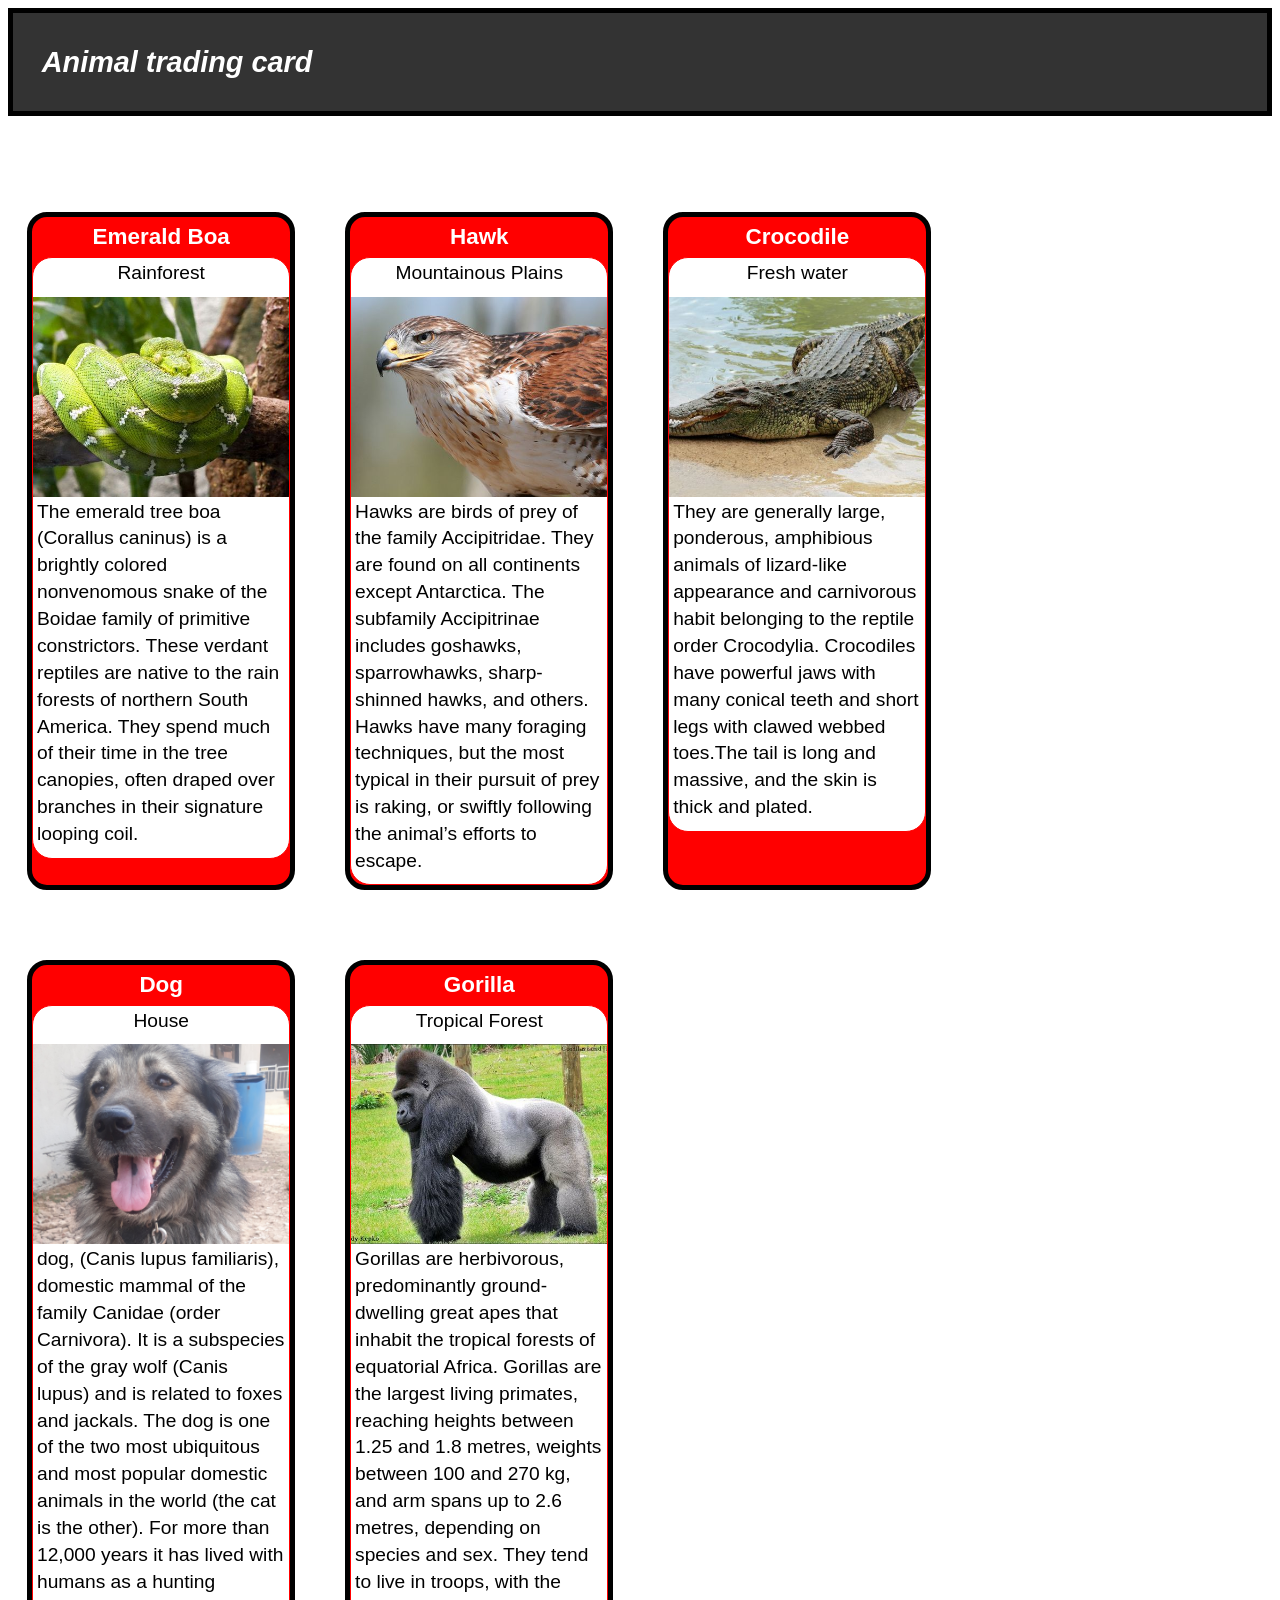
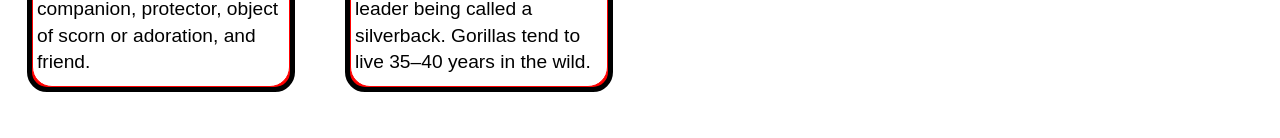
==== index.html @ 2cabc2ca "renamed html and css files" ====
<!DOCTYPE html>
<html>
<head>
  <meta charset="utf-8">
  <meta name="viewport" content="width=device-width, initial-scale=1">
  <title>media query test</title>
  <link rel="stylesheet" type="text/css" href="trading-cards.css">
</head>
<body>
<header>
  <div class="title">Animal trading card</div>
</header>

<main>
<article>

<ul class="cards">
  <li>
    <h3>Emerald Boa</h3>
    <div class="inner">
      <p>Rainforest</p>
      <img src="images/boa.jpg" alt="An emerald boa">
      <p>The emerald tree boa (Corallus caninus) is a brightly colored nonvenomous snake of the Boidae family of primitive constrictors. These verdant reptiles are native to the rain forests of northern South America. They spend much of their time in the tree canopies, often draped over branches in their signature looping coil.</p>
    </div>
  </li>
  <li>
    <h3>Hawk</h3>
    <div class="inner">
      <p>Mountainous Plains</p>
      <img src="images/hawk.jpg" alt="A hawk">
      <p>Hawks are birds of prey of the family Accipitridae. They are found on all continents except Antarctica. The subfamily Accipitrinae includes goshawks, sparrowhawks, sharp-shinned hawks, and others.
      Hawks have many foraging techniques, but the most typical in their pursuit of prey is raking, or swiftly following the animal’s efforts to escape. </p>
    </div>
  </li>
 <li>
    <h3>Crocodile</h3>
    <div class="inner">
      <p>Fresh water</p>
      <img src="images/crocodile.jpg" alt="A crocodile">
      <p>They are generally large, ponderous, amphibious animals of lizard-like appearance and carnivorous habit belonging to the reptile order Crocodylia. Crocodiles have powerful jaws with many conical teeth and short legs with clawed webbed toes.The tail is long and massive, and the skin is thick and plated.</p>
    </div>
  </li>
  <li>
    <h3>Dog</h3>
    <div class="inner">
      <p>House</p>
      <img src="images/dog.jpg" alt="A good boy">
      <p>dog, (Canis lupus familiaris), domestic mammal of the family Canidae (order Carnivora). It is a subspecies of the gray wolf (Canis lupus) and is related to foxes and jackals. The dog is one of the two most ubiquitous and most popular domestic animals in the world (the cat is the other). For more than 12,000 years it has lived with humans as a hunting companion, protector, object of scorn or adoration, and friend.</p>
    </div>
  </li>
  <li>
    <h3>Gorilla</h3>
    <div class="inner">
      <p>Tropical Forest</p>
      <img src="images/gorilla.jpg" alt="A gorilla">
      <p>Gorillas are herbivorous, predominantly ground-dwelling great apes that inhabit the tropical forests of equatorial Africa.
      Gorillas are the largest living primates, reaching heights between 1.25 and 1.8 metres, weights between 100 and 270 kg, and arm spans up to 2.6 metres, depending on species and sex. They tend to live in troops, with the leader being called a silverback.
      Gorillas tend to live 35–40 years in the wild. </p>
    </div>
  </li>

</ul>
</article>
</main>

</body>
</html>
---- trading-cards.css ----
* {
  box-sizing: border-box;
}

html {
  font: 1.2em/1.4 Arial, Helvetica, sans-serif;
}

body {
  padding: 0 0 1em;
}

header {
  background-color: #333;
  color: #fff;
  border: 5px solid #000;
  margin-bottom: 5em;
}

header ul {
  list-style: none;
  margin: 0;
  padding: 0;
}

header a {
  color: #fff;
  text-decoration: none;
  display: block;
  padding: 0.5em 1em;
  border-top: 1px solid #999;
}

header .title {
  font-size: 150%;
  font-style: italic;
  font-weight: bold;
  padding: 1em;
}

main {
  padding: 0 1em;
}

.cards {
  list-style: none;
  margin: 0;
  padding: 0;
}

.cards li {
  border: 5px solid #000;
  border-radius: 20px;
  margin-bottom: 1em;
  background-color: red;
}

.cards h3 {
  color: #fff;
  margin: 0;
  padding: 0.2em 0;
  display: table;
  margin: 0 auto;
  }

.cards .inner {
  background-color: white;
  border: 1px solid red;
  border-radius: 20px;
}

p {
  padding: 0.1em 0.2em 0.5em 0.2em;
  display: table;
  margin: 0 auto;

}


.cards {
  grid-template-columns: repeat(auto-fill, minmax(250px, 1fr));
  display: grid;
  gap: 50px;
}

img {
  width: 100%;
  height: 200px;
  object-fit: cover;
  display: block;
}

@media screen and (min-width: 45em) {
header a {
  margin: 1em;
  border: 3px solid whitesmoke;
  text-align: center;
}

  }

@media screen and (min-width: 70em) {
main {
  display: grid;
  grid-template-columns: 3fr 1fr;
  column-gap: 20px;
}

header,
nav ul {
  display: flex;
}

.title, 
nav li {
  flex: 1; 
}

header {
  align-items: center;
}

header a {
  border: 0;
}

aside {
  margin-top: 0.5em;
}

 }
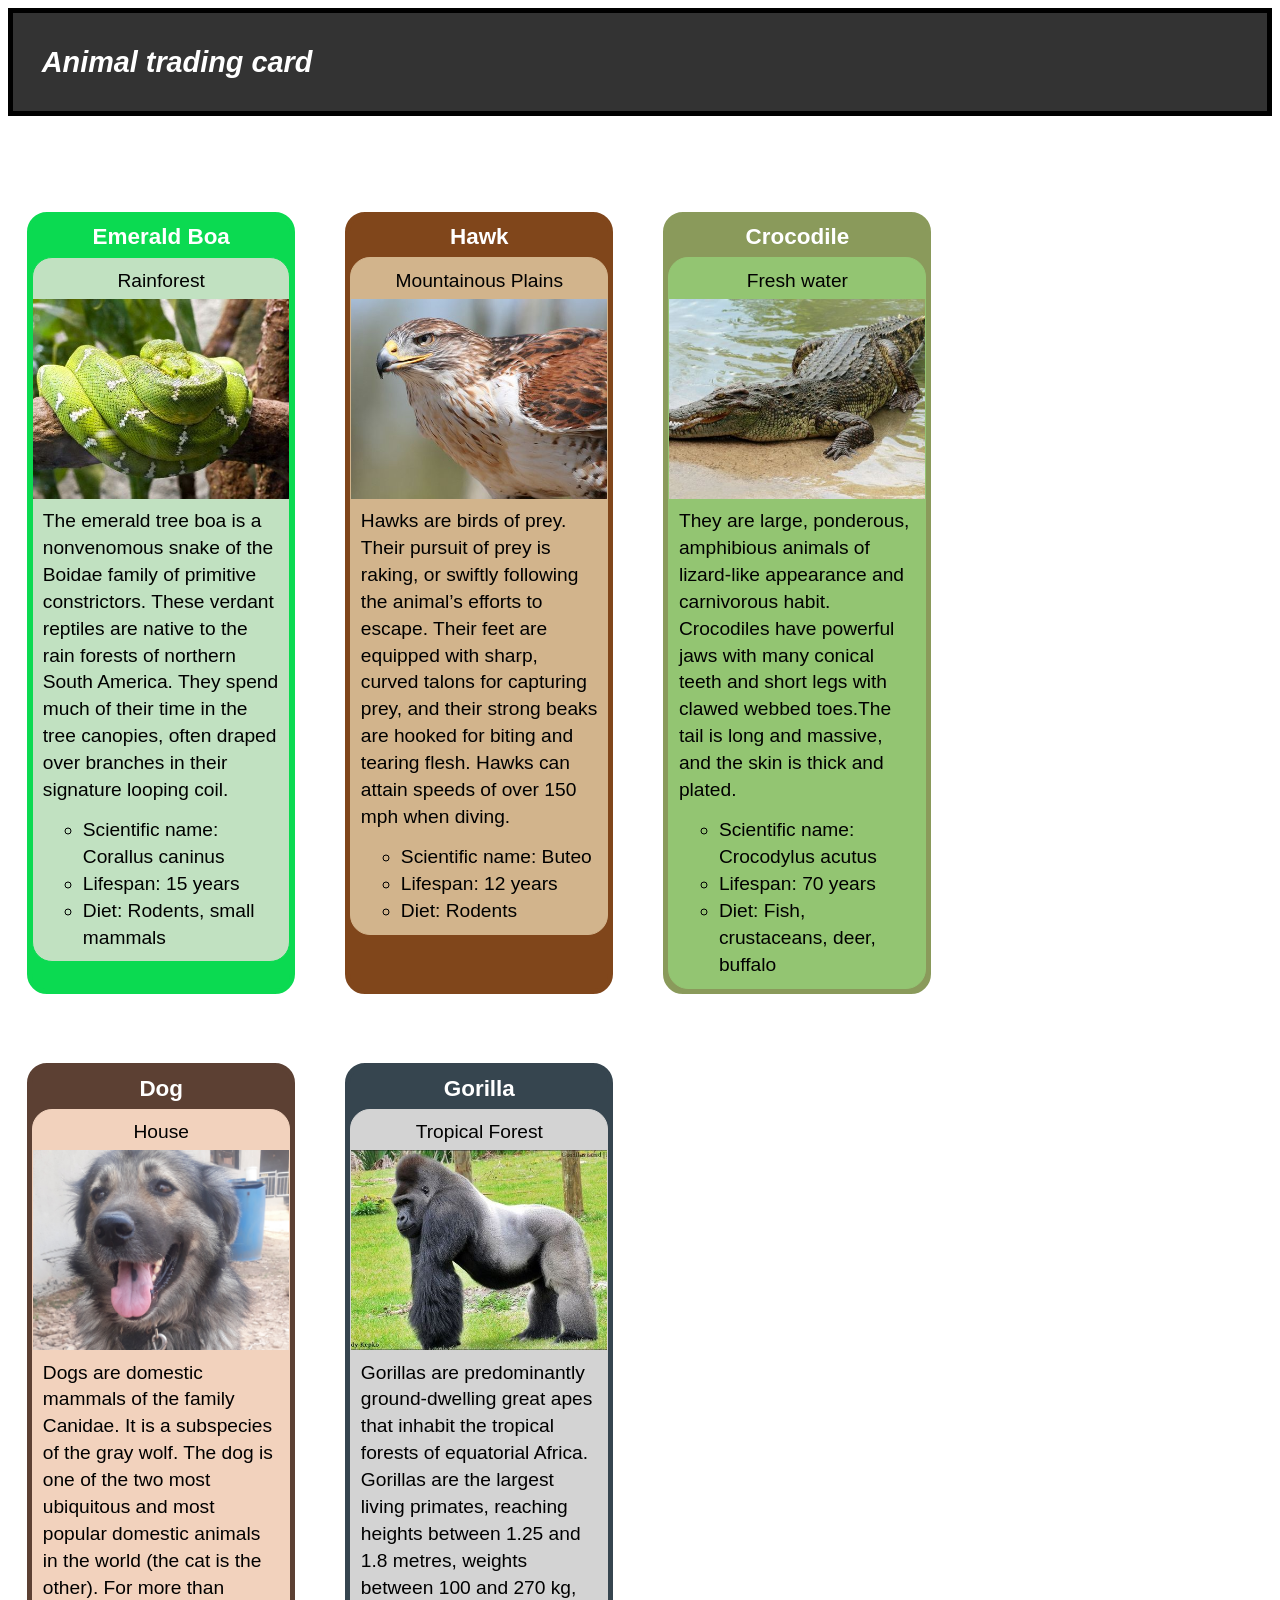
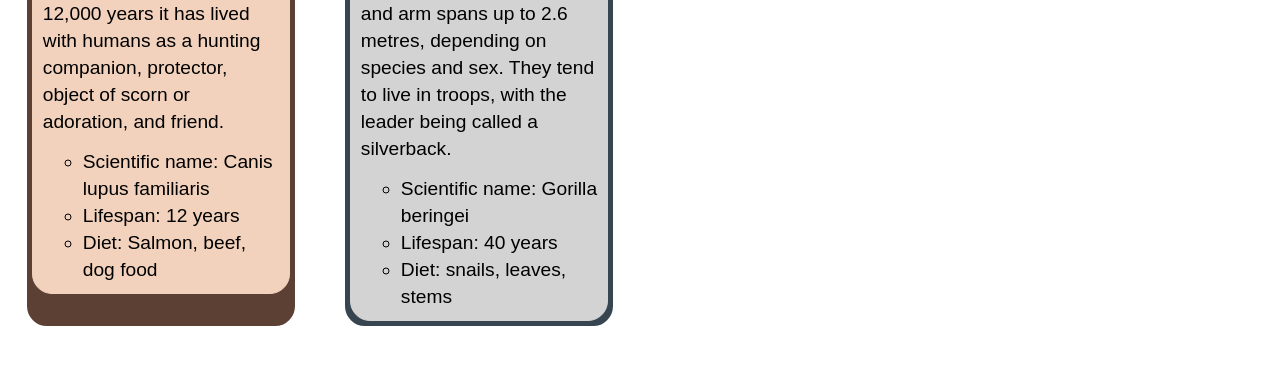
==== commit c460870a: "changed colors and added more info" ====
--- a/index.html
+++ b/index.html
@@ -3,8 +3,8 @@
 <head>
   <meta charset="utf-8">
   <meta name="viewport" content="width=device-width, initial-scale=1">
-  <title>media query test</title>
-  <link rel="stylesheet" type="text/css" href="trading-cards.css">
+  <title>Animal trading card</title>
+  <link rel="stylesheet" type="text/css" href="index.css">
 </head>
 <body>
 <header>
@@ -15,47 +15,71 @@
 <article>
 
 <ul class="cards">
-  <li>
+  <li class="outter snake">
     <h3>Emerald Boa</h3>
-    <div class="inner">
+    <div class="inner boa">
       <p>Rainforest</p>
       <img src="images/boa.jpg" alt="An emerald boa">
-      <p>The emerald tree boa (Corallus caninus) is a brightly colored nonvenomous snake of the Boidae family of primitive constrictors. These verdant reptiles are native to the rain forests of northern South America. They spend much of their time in the tree canopies, often draped over branches in their signature looping coil.</p>
+      <p>The emerald tree boa is a nonvenomous snake of the Boidae family of primitive constrictors. These verdant reptiles are native to the rain forests of northern South America. They spend much of their time in the tree canopies, often draped over branches in their signature looping coil.</p>
+      <ul class="facts">
+        <li>Scientific name: Corallus caninus</li>
+        <li>Lifespan: 15 years</li>
+        <li>Diet: Rodents, small mammals</li>
+      </ul>
     </div>
   </li>
-  <li>
+  <li class="outter bird">
     <h3>Hawk</h3>
-    <div class="inner">
+    <div class="inner hawk">
       <p>Mountainous Plains</p>
       <img src="images/hawk.jpg" alt="A hawk">
-      <p>Hawks are birds of prey of the family Accipitridae. They are found on all continents except Antarctica. The subfamily Accipitrinae includes goshawks, sparrowhawks, sharp-shinned hawks, and others.
-      Hawks have many foraging techniques, but the most typical in their pursuit of prey is raking, or swiftly following the animal’s efforts to escape. </p>
+      <p>Hawks are birds of prey. Their pursuit of prey is raking, or swiftly following the animal’s efforts to escape.
+      Their feet are equipped with sharp, curved talons for capturing prey, and their strong beaks are hooked for biting and tearing flesh. Hawks can attain speeds of over 150 mph when diving.</p>
+      <ul class="facts">
+        <li>Scientific name: Buteo</li>
+        <li>Lifespan: 12 years</li>
+        <li>Diet: Rodents</li>
+      </ul>
     </div>
   </li>
- <li>
+ <li class="outter reptile">
     <h3>Crocodile</h3>
-    <div class="inner">
+    <div class="inner crocodile">
       <p>Fresh water</p>
       <img src="images/crocodile.jpg" alt="A crocodile">
-      <p>They are generally large, ponderous, amphibious animals of lizard-like appearance and carnivorous habit belonging to the reptile order Crocodylia. Crocodiles have powerful jaws with many conical teeth and short legs with clawed webbed toes.The tail is long and massive, and the skin is thick and plated.</p>
+      <p>They are large, ponderous, amphibious animals of lizard-like appearance and carnivorous habit. Crocodiles have powerful jaws with many conical teeth and short legs with clawed webbed toes.The tail is long and massive, and the skin is thick and plated.</p>
+      <ul class="facts">
+        <li>Scientific name: Crocodylus acutus</li>
+        <li>Lifespan: 70 years</li>
+        <li>Diet: Fish, crustaceans, deer, buffalo</li>
+      </ul>
     </div>
   </li>
-  <li>
+  <li class="outter dog">
     <h3>Dog</h3>
-    <div class="inner">
+    <div class="inner theo">
       <p>House</p>
       <img src="images/dog.jpg" alt="A good boy">
-      <p>dog, (Canis lupus familiaris), domestic mammal of the family Canidae (order Carnivora). It is a subspecies of the gray wolf (Canis lupus) and is related to foxes and jackals. The dog is one of the two most ubiquitous and most popular domestic animals in the world (the cat is the other). For more than 12,000 years it has lived with humans as a hunting companion, protector, object of scorn or adoration, and friend.</p>
+      <p>Dogs are domestic mammals of the family Canidae. It is a subspecies of the gray wolf. The dog is one of the two most ubiquitous and most popular domestic animals in the world (the cat is the other). For more than 12,000 years it has lived with humans as a hunting companion, protector, object of scorn or adoration, and friend.</p>
+      <ul class="facts">
+        <li>Scientific name: Canis lupus familiaris</li>
+        <li>Lifespan: 12 years</li>
+        <li>Diet: Salmon, beef, dog food</li>
+      </ul>
     </div>
   </li>
-  <li>
+  <li class="outter ape">
     <h3>Gorilla</h3>
-    <div class="inner">
+    <div class="inner gorilla">
       <p>Tropical Forest</p>
       <img src="images/gorilla.jpg" alt="A gorilla">
-      <p>Gorillas are herbivorous, predominantly ground-dwelling great apes that inhabit the tropical forests of equatorial Africa.
-      Gorillas are the largest living primates, reaching heights between 1.25 and 1.8 metres, weights between 100 and 270 kg, and arm spans up to 2.6 metres, depending on species and sex. They tend to live in troops, with the leader being called a silverback.
-      Gorillas tend to live 35–40 years in the wild. </p>
+      <p>Gorillas are predominantly ground-dwelling great apes that inhabit the tropical forests of equatorial Africa.
+      Gorillas are the largest living primates, reaching heights between 1.25 and 1.8 metres, weights between 100 and 270 kg, and arm spans up to 2.6 metres, depending on species and sex. They tend to live in troops, with the leader being called a silverback.</p>
+      <ul class="facts">
+        <li>Scientific name: Gorilla beringei</li>
+        <li>Lifespan: 40 years</li>
+        <li>Diet: snails, leaves, stems</li>
+      </ul>
     </div>
   </li>
 
--- a/index.css
+++ b/index.css
@@ -0,0 +1,180 @@
+* {
+  box-sizing: border-box;
+}
+
+html {
+  font: 1.2em/1.4 Arial, Helvetica, sans-serif;
+}
+
+body {
+  padding: 0 0 1em;
+}
+
+header {
+  background-color: #333;
+  color: #fff;
+  border: 5px solid #000;
+  margin-bottom: 5em;
+}
+
+header ul {
+  list-style: none;
+  margin: 0;
+  padding: 0;
+}
+
+header a {
+  color: #fff;
+  text-decoration: none;
+  display: block;
+  padding: 0.5em 1em;
+  border-top: 1px solid #999;
+}
+
+header .title {
+  font-size: 150%;
+  font-style: italic;
+  font-weight: bold;
+  padding: 1em;
+}
+
+main {
+  padding: 0 1em;
+}
+
+.cards {
+  list-style: none;
+  margin: 0;
+  padding: 0;
+}
+
+.outter {
+  border-radius: 20px;
+  margin-bottom: 1em;
+}
+
+.snake {
+  border: 5px solid #0BDA51;
+  background-color: #0BDA51;
+}
+
+.bird {
+  border: 5px solid #80461B;
+  background-color: #80461B;
+}
+
+.reptile {
+  border: 5px solid #8A9A5B;
+  background-color: #8A9A5B;
+}
+
+.dog {
+  border: 5px solid #5C4033;
+  background-color: #5C4033;
+}
+
+.ape {
+  border: 5px solid #36454F;
+  background-color: #36454F;
+}
+
+.cards h3 {
+  color: #fff;
+  margin: 0;
+  padding: 0.2em 0;
+  display: table;
+  margin: 0 auto;
+  }
+
+.inner {
+  border-radius: 20px;
+}
+
+.boa {
+  background-color: #C1E1C1;
+  border: 1px solid #0BDA51;
+}
+
+.hawk {
+  background-color: #D2B48C;
+  border: 1px solid #D2B48C;
+}
+
+.crocodile {
+  background-color: #93C572;
+  border: 1px solid #93C572;
+}
+
+.theo {
+  background-color: #F2D2BD;
+  border: 1px solid #F2D2BD;
+}
+
+.gorilla {
+  background-color: #D3D3D3;
+  border: 1px solid #D3D3D3;
+}
+
+p {
+  padding: 0.5em 0.5em 0.2em 0.5em;
+  display: table;
+  margin: 0 auto;
+}
+
+div ul {
+    margin: 0.5em 0.5em 0.5em 0.5em;
+}
+
+
+.cards {
+  grid-template-columns: repeat(auto-fill, minmax(250px, 1fr));
+  display: grid;
+  gap: 50px;
+}
+
+img {
+  width: 100%;
+  height: 200px;
+  object-fit: cover;
+  display: block;
+}
+
+@media screen and (min-width: 45em) {
+header a {
+  margin: 1em;
+  border: 3px solid whitesmoke;
+  text-align: center;
+}
+
+  }
+
+@media screen and (min-width: 70em) {
+main {
+  display: grid;
+  grid-template-columns: 3fr 1fr;
+  column-gap: 20px;
+}
+
+header,
+nav ul {
+  display: flex;
+}
+
+.title, 
+nav li {
+  flex: 1; 
+}
+
+header {
+  align-items: center;
+}
+
+header a {
+  border: 0;
+}
+
+aside {
+  margin-top: 0.5em;
+}
+
+ }
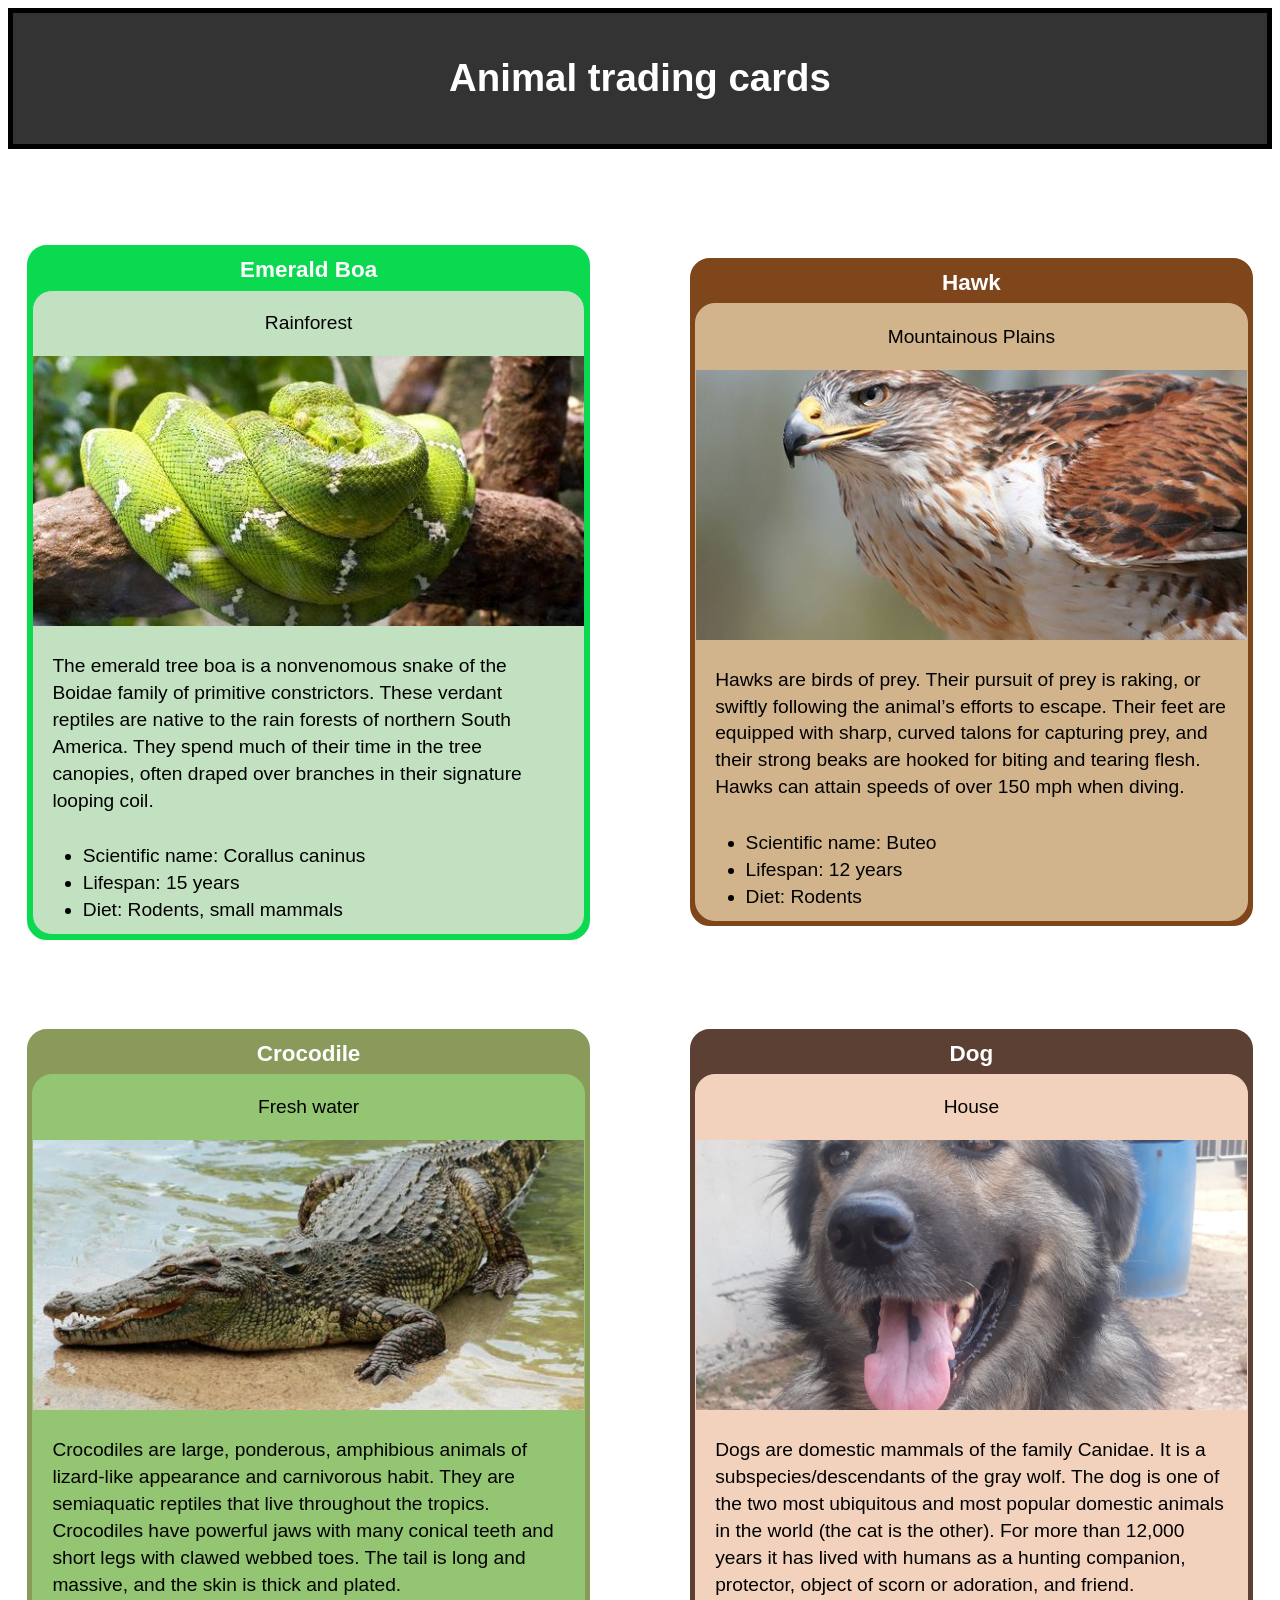
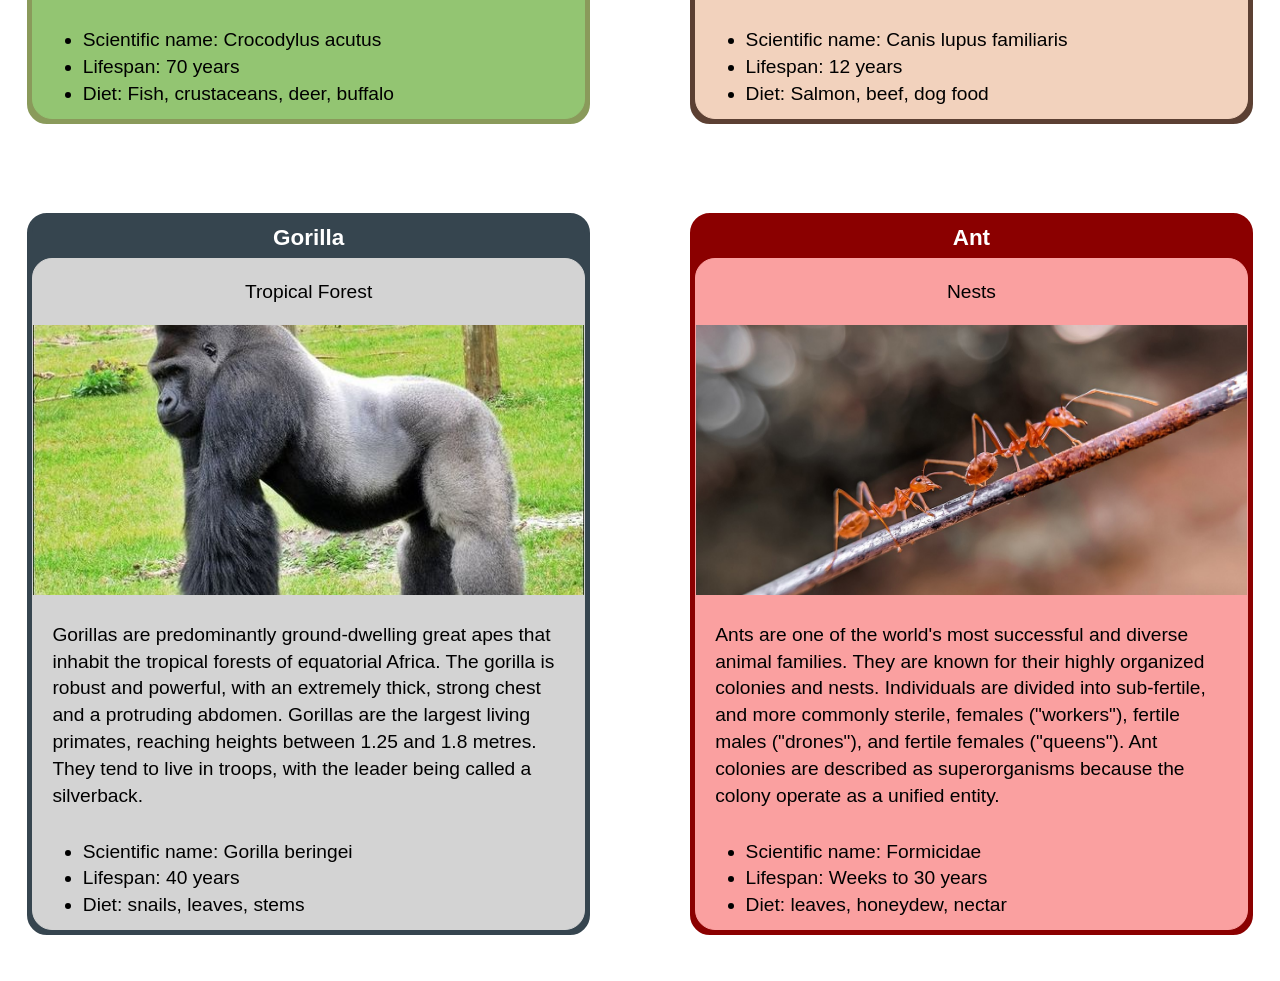
==== commit a136ed69: "added another card and centered div" ====
--- a/index.html
+++ b/index.html
@@ -3,88 +3,106 @@
 <head>
   <meta charset="utf-8">
   <meta name="viewport" content="width=device-width, initial-scale=1">
-  <title>Animal trading card</title>
+  <title>Animal trading cards</title>
   <link rel="stylesheet" type="text/css" href="index.css">
+  <link 
+      href="https://fonts.googleapis.com/css2?family=Libre+Baskerville:wght@400;700&display=swap" 
+      rel="stylesheet"
+    />
 </head>
 <body>
 <header>
-  <div class="title">Animal trading card</div>
+  <div class="title">Animal trading cards</div>
 </header>
 
-<main>
-<article>
+<main class="wrap">
+  <div class="cards">
+    <div class="outter snake">
+      <h3>Emerald Boa</h3>
+      <div class="inner boa">
+        <p>Rainforest</p>
+        <img src="images/boa.jpg" alt="An emerald boa">
+        <p>The emerald tree boa is a nonvenomous snake of the Boidae family of primitive constrictors. These verdant reptiles are native to the rain forests of northern South America. They spend much of their time in the tree canopies, often draped over branches in their signature looping coil.</p>
+        <ul class="facts">
+          <li>Scientific name: Corallus caninus</li>
+          <li>Lifespan: 15 years</li>
+          <li>Diet: Rodents, small mammals</li>
+        </ul>
+      </div>
+    </div>
+    <div class="outter bird">
+      <h3>Hawk</h3>
+      <div class="inner hawk">
+        <p>Mountainous Plains</p>
+        <img src="images/hawk.jpg" alt="A hawk">
+        <p>Hawks are birds of prey. Their pursuit of prey is raking, or swiftly following the animal’s efforts to escape.
+        Their feet are equipped with sharp, curved talons for capturing prey, and their strong beaks are hooked for biting and tearing flesh. Hawks can attain speeds of over 150 mph when diving.</p>
+        <ul class="facts">
+          <li>Scientific name: Buteo</li>
+          <li>Lifespan: 12 years</li>
+          <li>Diet: Rodents</li>
+        </ul>
+      </div>
+    </div>
+   <div class="outter reptile">
+      <h3>Crocodile</h3>
+      <div class="inner crocodile">
+        <p>Fresh water</p>
+        <img src="images/crocodile.jpg" alt="A crocodile">
+        <p>Crocodiles are large, ponderous, amphibious animals of lizard-like appearance and carnivorous habit. They are semiaquatic reptiles that live throughout the tropics.
+        Crocodiles have powerful jaws with many conical teeth and short legs with clawed webbed toes.
+        The tail is long and massive, and the skin is thick and plated.</p>
+        <ul class="facts">
+          <li>Scientific name: Crocodylus acutus</li>
+          <li>Lifespan: 70 years</li>
+          <li>Diet: Fish, crustaceans, deer, buffalo</li>
+        </ul>
+      </div>
+    </div>
+    <div class="outter dog">
+      <h3>Dog</h3>
+      <div class="inner theo">
+        <p>House</p>
+        <img src="images/dog.jpg" alt="A good boy">
+        <p>Dogs are domestic mammals of the family Canidae. It is a subspecies/descendants of the gray wolf.
+        The dog is one of the two most ubiquitous and most popular domestic animals in the world (the cat is the other).
+      For more than 12,000 years it has lived with humans as a hunting companion, protector, object of scorn or adoration, and friend.</p>
+        <ul class="facts">
+          <li>Scientific name: Canis lupus familiaris</li>
+          <li>Lifespan: 12 years</li>
+          <li>Diet: Salmon, beef, dog food</li>
+        </ul>
+      </div>
+    </div>
+    <div class="outter ape">
+      <h3>Gorilla</h3>
+      <div class="inner gorilla">
+        <p>Tropical Forest</p>
+        <img src="images/gorilla.jpg" alt="A gorilla">
+        <p>Gorillas are predominantly ground-dwelling great apes that inhabit the tropical forests of equatorial Africa. The gorilla is robust and powerful, with an extremely thick, strong chest and a protruding abdomen.
+        Gorillas are the largest living primates, reaching heights between 1.25 and 1.8 metres. They tend to live in troops, with the leader being called a silverback.</p>
+        <ul class="facts">
+          <li>Scientific name: Gorilla beringei</li>
+          <li>Lifespan: 40 years</li>
+          <li>Diet: snails, leaves, stems</li>
+        </ul>
+      </div>
+    </div>
+    <div class="outter ant">
+      <h3>Ant</h3>
+      <div class="inner weaver">
+        <p>Nests</p>
+        <img src="images/ant.jpg" alt="A weaver ant">
+        <p>Ants are one of the world's most successful and diverse animal families. They are known for their highly organized colonies and nests. Individuals are divided into sub-fertile, and more commonly sterile, females ("workers"), fertile males ("drones"), and fertile females ("queens"). Ant colonies are described as superorganisms because the colony operate as a unified entity.</p>
+        <ul class="facts">
+          <li>Scientific name: Formicidae</li>
+          <li>Lifespan: Weeks to 30 years</li>
+          <li>Diet: leaves, honeydew, nectar</li>
+        </ul>
+      </div>
+    </div>
 
-<ul class="cards">
-  <li class="outter snake">
-    <h3>Emerald Boa</h3>
-    <div class="inner boa">
-      <p>Rainforest</p>
-      <img src="images/boa.jpg" alt="An emerald boa">
-      <p>The emerald tree boa is a nonvenomous snake of the Boidae family of primitive constrictors. These verdant reptiles are native to the rain forests of northern South America. They spend much of their time in the tree canopies, often draped over branches in their signature looping coil.</p>
-      <ul class="facts">
-        <li>Scientific name: Corallus caninus</li>
-        <li>Lifespan: 15 years</li>
-        <li>Diet: Rodents, small mammals</li>
-      </ul>
-    </div>
-  </li>
-  <li class="outter bird">
-    <h3>Hawk</h3>
-    <div class="inner hawk">
-      <p>Mountainous Plains</p>
-      <img src="images/hawk.jpg" alt="A hawk">
-      <p>Hawks are birds of prey. Their pursuit of prey is raking, or swiftly following the animal’s efforts to escape.
-      Their feet are equipped with sharp, curved talons for capturing prey, and their strong beaks are hooked for biting and tearing flesh. Hawks can attain speeds of over 150 mph when diving.</p>
-      <ul class="facts">
-        <li>Scientific name: Buteo</li>
-        <li>Lifespan: 12 years</li>
-        <li>Diet: Rodents</li>
-      </ul>
-    </div>
-  </li>
- <li class="outter reptile">
-    <h3>Crocodile</h3>
-    <div class="inner crocodile">
-      <p>Fresh water</p>
-      <img src="images/crocodile.jpg" alt="A crocodile">
-      <p>They are large, ponderous, amphibious animals of lizard-like appearance and carnivorous habit. Crocodiles have powerful jaws with many conical teeth and short legs with clawed webbed toes.The tail is long and massive, and the skin is thick and plated.</p>
-      <ul class="facts">
-        <li>Scientific name: Crocodylus acutus</li>
-        <li>Lifespan: 70 years</li>
-        <li>Diet: Fish, crustaceans, deer, buffalo</li>
-      </ul>
-    </div>
-  </li>
-  <li class="outter dog">
-    <h3>Dog</h3>
-    <div class="inner theo">
-      <p>House</p>
-      <img src="images/dog.jpg" alt="A good boy">
-      <p>Dogs are domestic mammals of the family Canidae. It is a subspecies of the gray wolf. The dog is one of the two most ubiquitous and most popular domestic animals in the world (the cat is the other). For more than 12,000 years it has lived with humans as a hunting companion, protector, object of scorn or adoration, and friend.</p>
-      <ul class="facts">
-        <li>Scientific name: Canis lupus familiaris</li>
-        <li>Lifespan: 12 years</li>
-        <li>Diet: Salmon, beef, dog food</li>
-      </ul>
-    </div>
-  </li>
-  <li class="outter ape">
-    <h3>Gorilla</h3>
-    <div class="inner gorilla">
-      <p>Tropical Forest</p>
-      <img src="images/gorilla.jpg" alt="A gorilla">
-      <p>Gorillas are predominantly ground-dwelling great apes that inhabit the tropical forests of equatorial Africa.
-      Gorillas are the largest living primates, reaching heights between 1.25 and 1.8 metres, weights between 100 and 270 kg, and arm spans up to 2.6 metres, depending on species and sex. They tend to live in troops, with the leader being called a silverback.</p>
-      <ul class="facts">
-        <li>Scientific name: Gorilla beringei</li>
-        <li>Lifespan: 40 years</li>
-        <li>Diet: snails, leaves, stems</li>
-      </ul>
-    </div>
-  </li>
-
-</ul>
-</article>
+  </div>
 </main>
 
 </body>
--- a/index.css
+++ b/index.css
@@ -3,7 +3,7 @@
 }
 
 html {
-  font: 1.2em/1.4 Arial, Helvetica, sans-serif;
+  font: 1.2em/1.4 "Libre", sans-serif;
 }
 
 body {
@@ -15,25 +15,11 @@
   color: #fff;
   border: 5px solid #000;
   margin-bottom: 5em;
-}
-
-header ul {
-  list-style: none;
-  margin: 0;
-  padding: 0;
-}
-
-header a {
-  color: #fff;
-  text-decoration: none;
-  display: block;
-  padding: 0.5em 1em;
-  border-top: 1px solid #999;
+  text-align: center;
 }
 
 header .title {
-  font-size: 150%;
-  font-style: italic;
+  font-size: 200%;
   font-weight: bold;
   padding: 1em;
 }
@@ -78,6 +64,12 @@
   background-color: #36454F;
 }
 
+.ant {
+  border: 5px solid #8B0000;
+  background-color: #8B0000;
+}
+
+
 .cards h3 {
   color: #fff;
   margin: 0;
@@ -88,6 +80,7 @@
 
 .inner {
   border-radius: 20px;
+  place-items: center;
 }
 
 .boa {
@@ -115,8 +108,13 @@
   border: 1px solid #D3D3D3;
 }
 
+.weaver {
+  background-color: #FAA0A0;
+  border: 1px solid #FAA0A0;
+}
+
 p {
-  padding: 0.5em 0.5em 0.2em 0.5em;
+  padding: 1em 1em 1em 1em;
   display: table;
   margin: 0 auto;
 }
@@ -127,16 +125,22 @@
 
 
 .cards {
-  grid-template-columns: repeat(auto-fill, minmax(250px, 1fr));
+  grid-template-columns: repeat(auto-fit, minmax(350px, 1fr));
   display: grid;
-  gap: 50px;
+  gap: 70px;
+  align-items: center;
+  justify-content: center;
 }
+
+.outter, .inner {
+  justify-content: center;
+}
+
 
 img {
   width: 100%;
-  height: 200px;
+  height: 270px;
   object-fit: cover;
-  display: block;
 }
 
 @media screen and (min-width: 45em) {
@@ -149,20 +153,12 @@
   }
 
 @media screen and (min-width: 70em) {
-main {
+.cards {
   display: grid;
-  grid-template-columns: 3fr 1fr;
-  column-gap: 20px;
-}
+  grid-template-columns: repeat(auto-fit, minmax(350px, 1fr));
+  column-gap: 100px;
+  justify-content: center;
 
-header,
-nav ul {
-  display: flex;
-}
-
-.title, 
-nav li {
-  flex: 1; 
 }
 
 header {
@@ -171,10 +167,4 @@
 
 header a {
   border: 0;
-}
-
-aside {
-  margin-top: 0.5em;
-}
-
- }+}
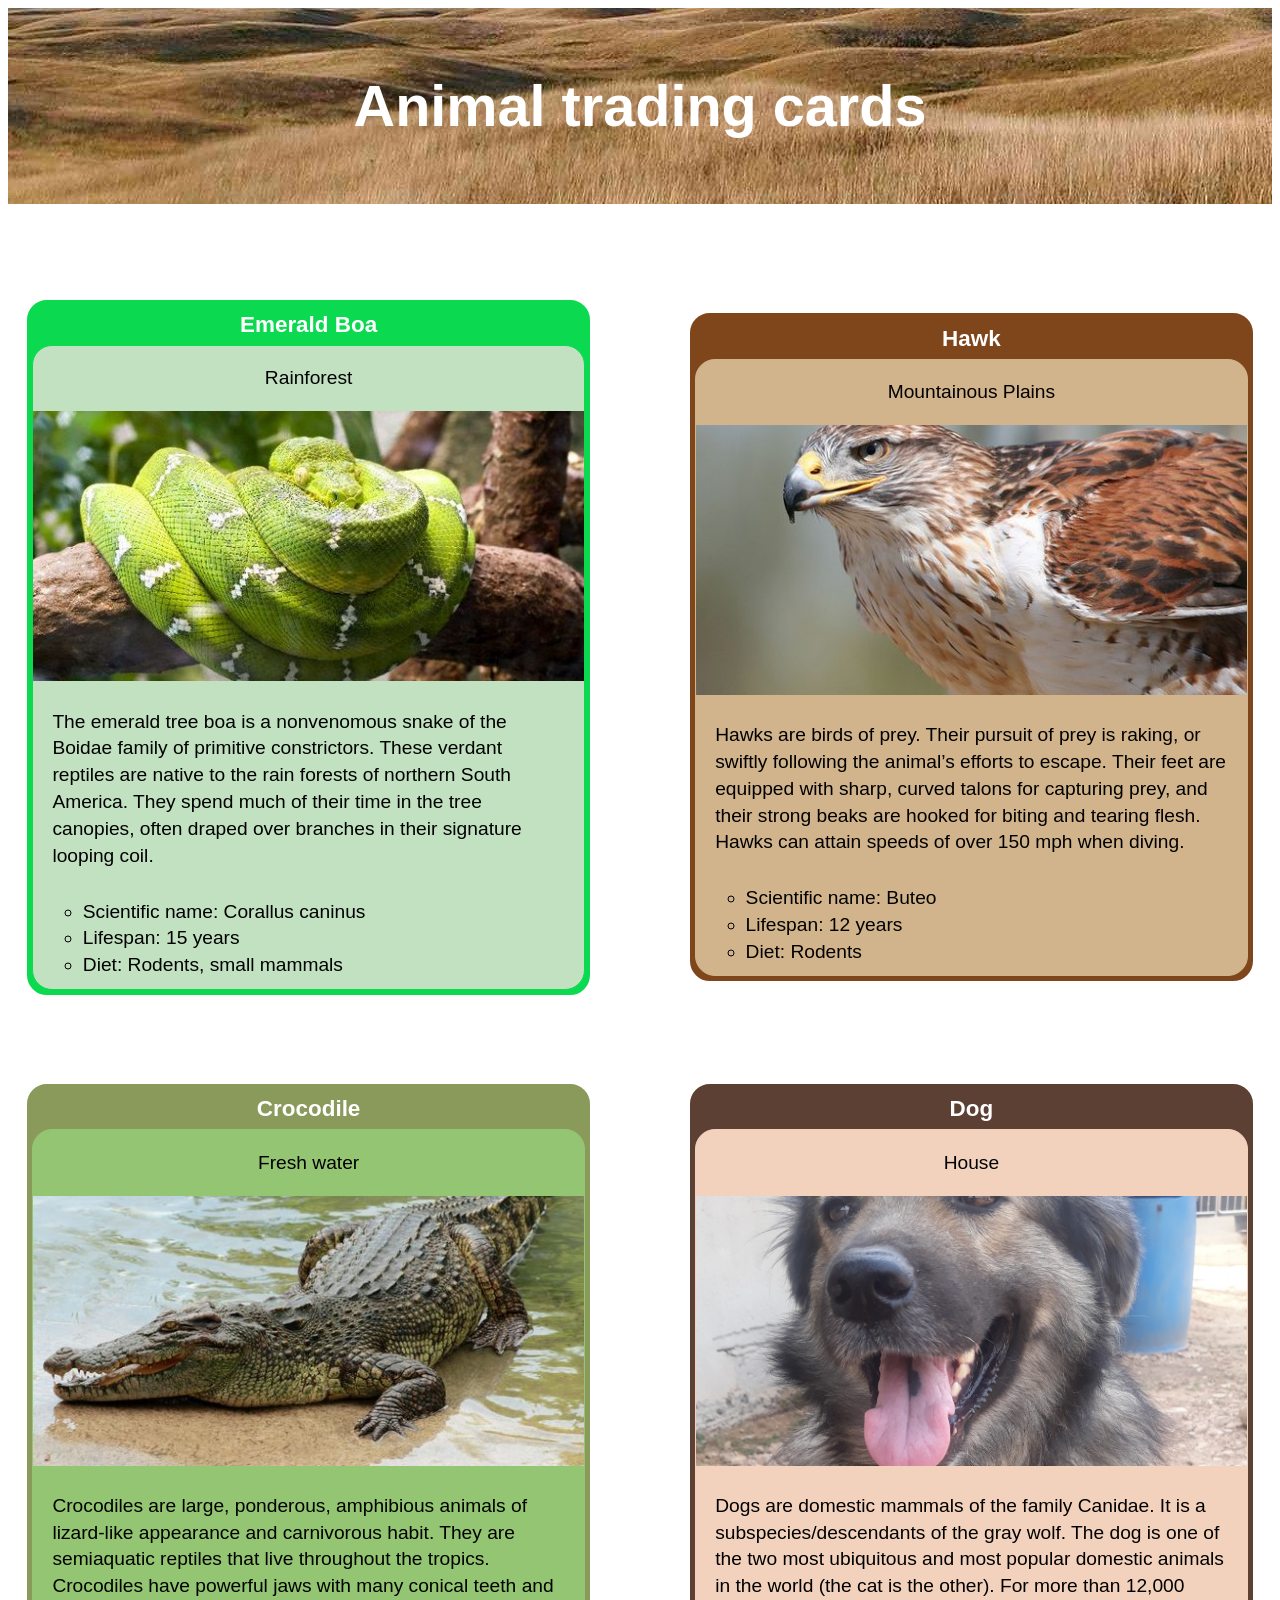
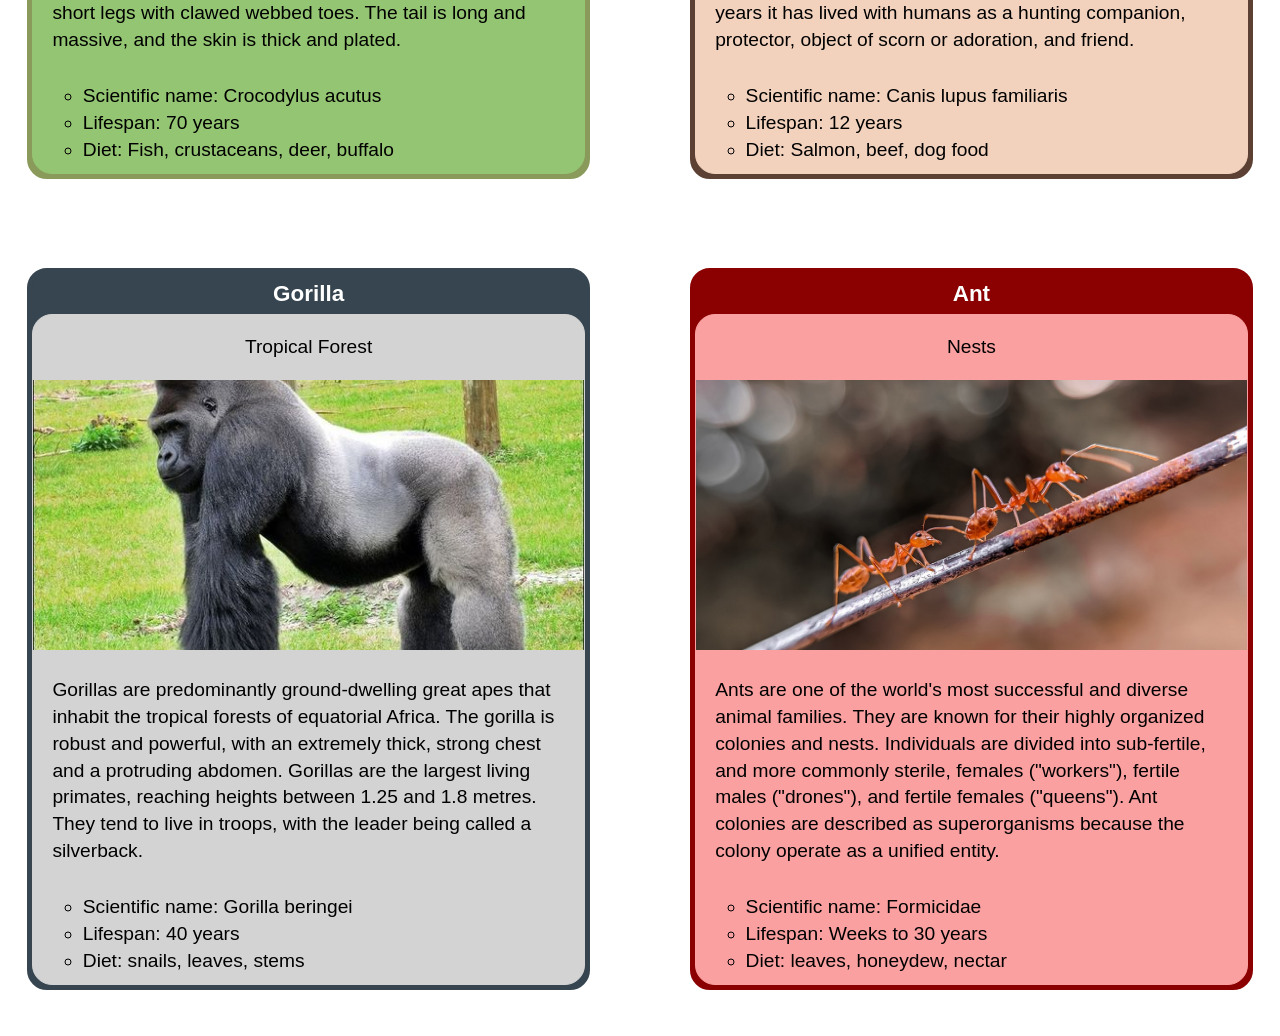
==== commit 7dd105b1: "added header image" ====
--- a/index.html
+++ b/index.html
@@ -15,8 +15,8 @@
   <div class="title">Animal trading cards</div>
 </header>
 
-<main class="wrap">
-  <div class="cards">
+<main>
+  <ul class="cards">
     <div class="outter snake">
       <h3>Emerald Boa</h3>
       <div class="inner boa">
--- a/index.css
+++ b/index.css
@@ -11,15 +11,15 @@
 }
 
 header {
-  background-color: #333;
+  background-image: url("images/header-img.jpg");
   color: #fff;
-  border: 5px solid #000;
   margin-bottom: 5em;
   text-align: center;
+  object-fit: cover;
 }
 
 header .title {
-  font-size: 200%;
+  font-size: 300%;
   font-weight: bold;
   padding: 1em;
 }
@@ -81,6 +81,7 @@
 .inner {
   border-radius: 20px;
   place-items: center;
+  border: 10px solid;
 }
 
 .boa {
@@ -129,13 +130,7 @@
   display: grid;
   gap: 70px;
   align-items: center;
-  justify-content: center;
 }
-
-.outter, .inner {
-  justify-content: center;
-}
-
 
 img {
   width: 100%;
@@ -163,8 +158,4 @@
 
 header {
   align-items: center;
-}
-
-header a {
-  border: 0;
 }
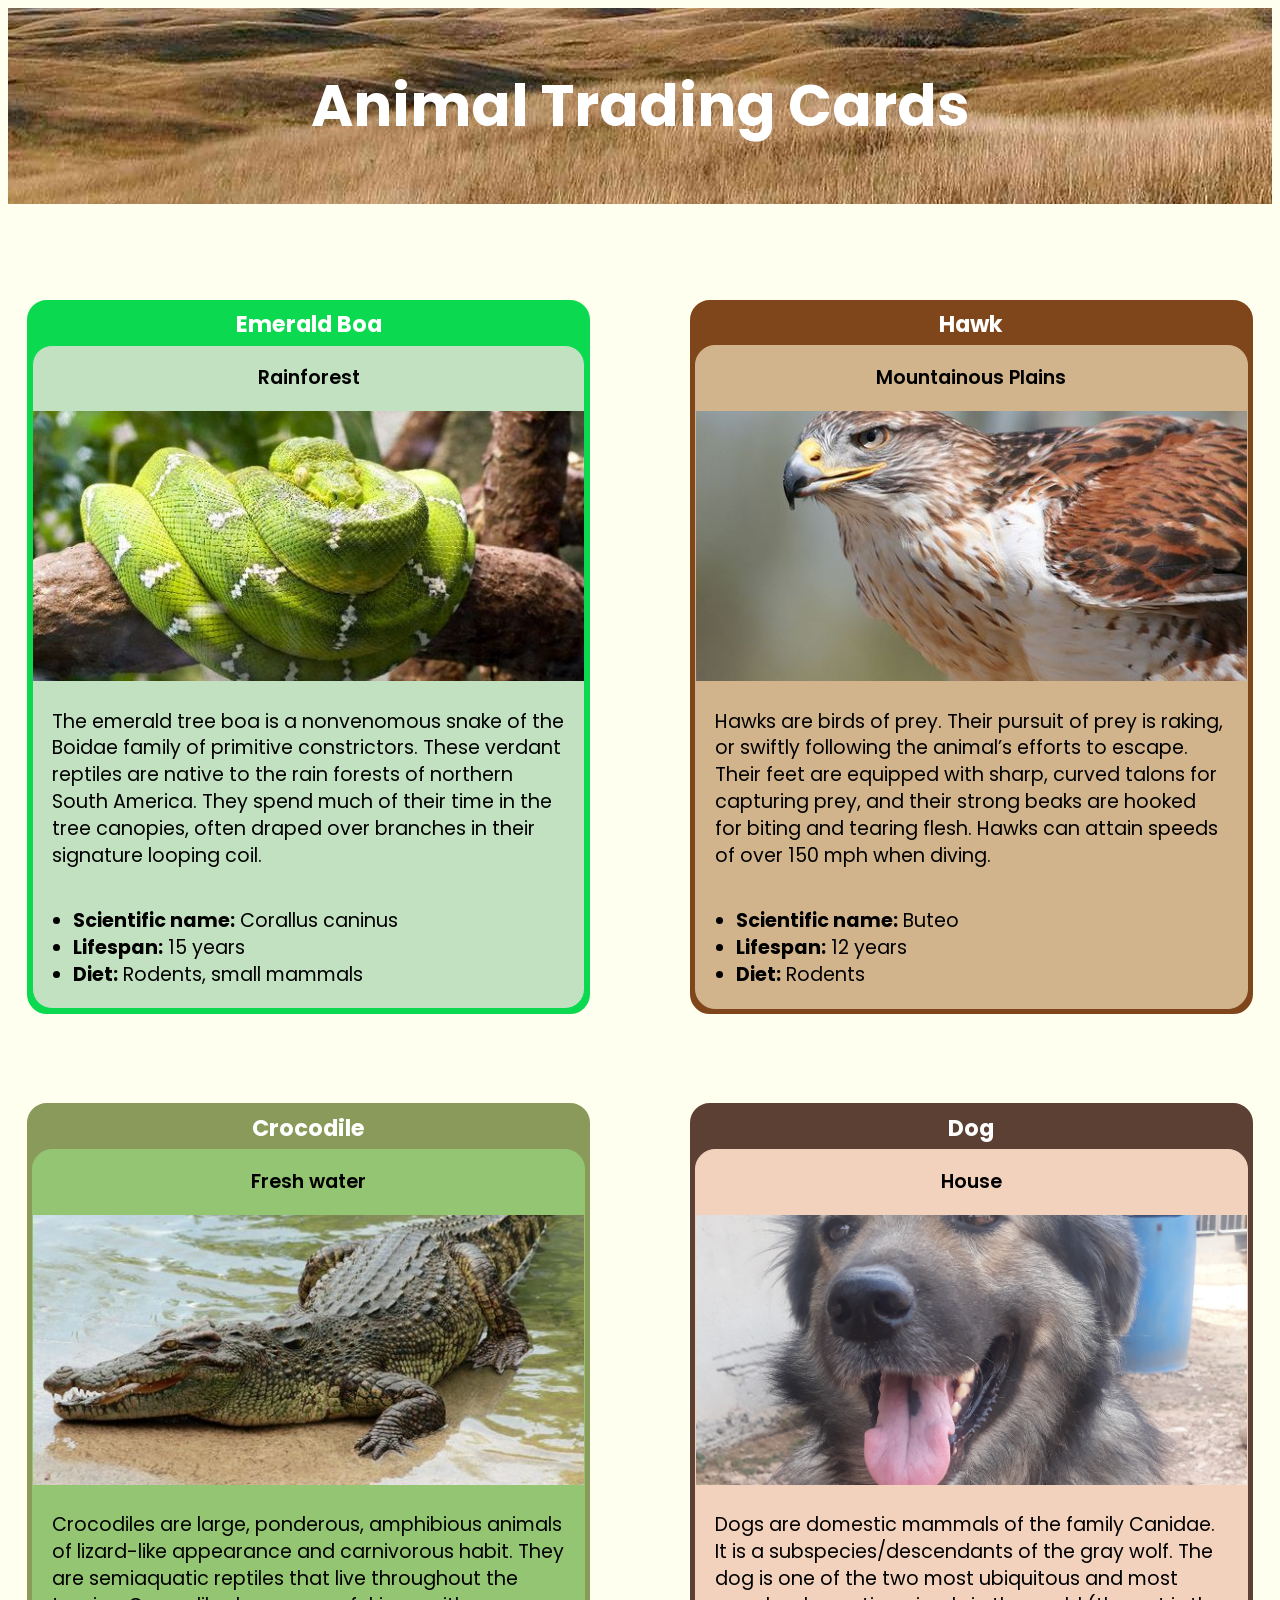
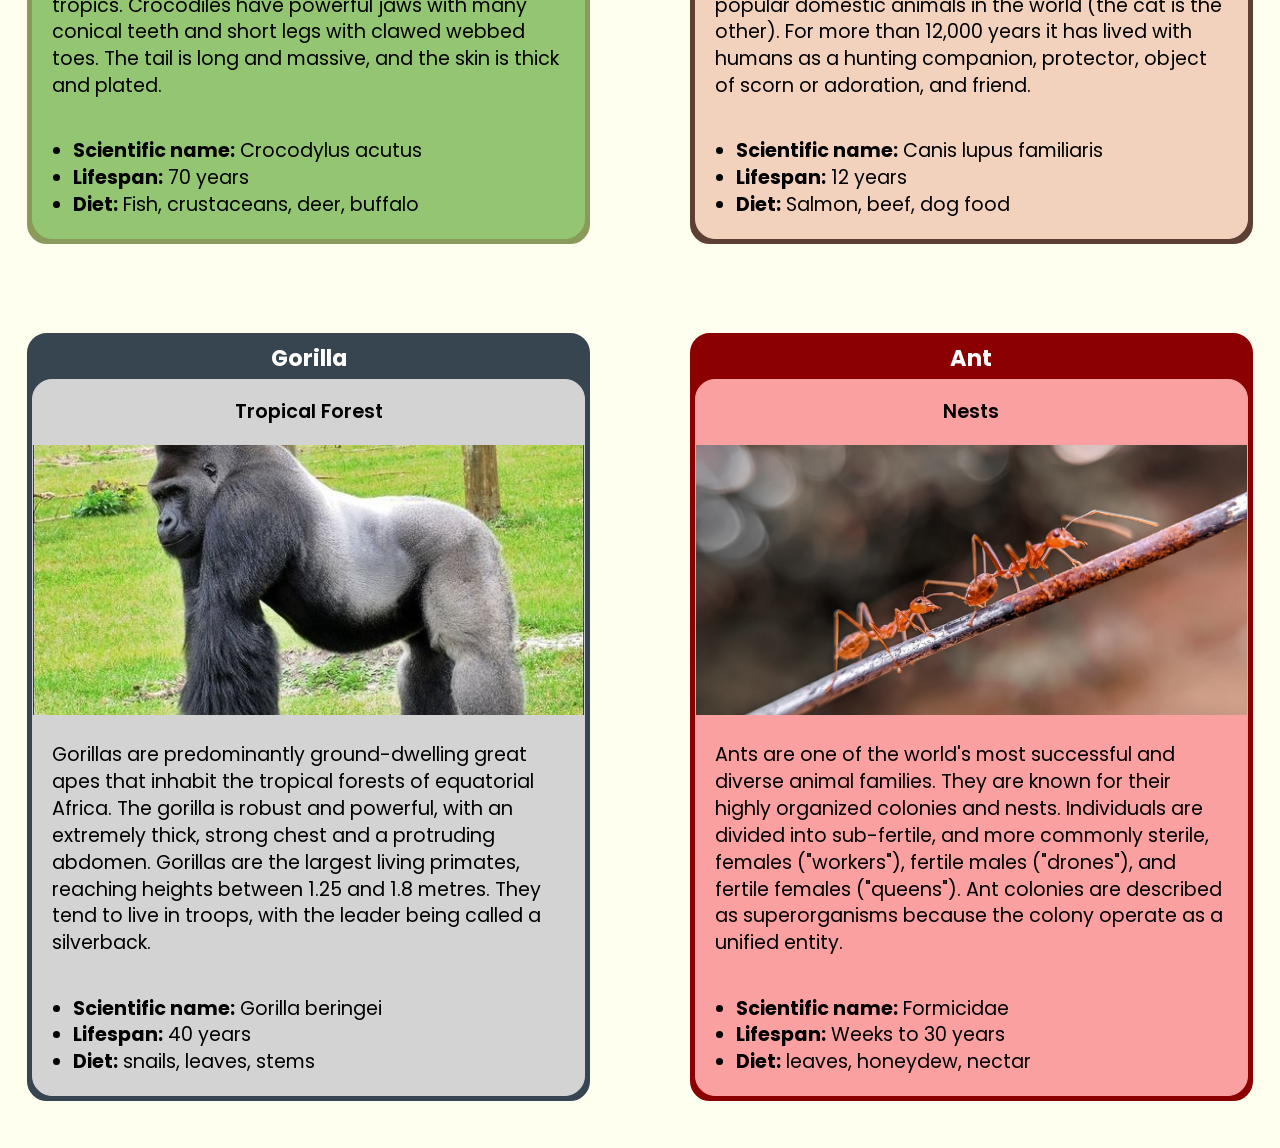
==== commit 418f4dbe: "changed font" ====
--- a/index.html
+++ b/index.html
@@ -5,18 +5,28 @@
   <meta name="viewport" content="width=device-width, initial-scale=1">
   <title>Animal trading cards</title>
   <link rel="stylesheet" type="text/css" href="index.css">
+  <link rel="stylesheet" href="style.css" />
+  <!-- poppins font  -->
+  <link rel="preconnect" href="https://fonts.googleapis.com" />
+  <link rel="preconnect" href="https://fonts.gstatic.com" crossorigin />
+  <link
+    href="https://fonts.googleapis.com/css2?family=Poppins:wght@400;500;600;700&display=swap"
+    rel="stylesheet"
+  />
+  <link rel="preconnect" href="https://fonts.googleapis.com">
+  <link rel="preconnect" href="https://fonts.gstatic.com" crossorigin>
   <link 
-      href="https://fonts.googleapis.com/css2?family=Libre+Baskerville:wght@400;700&display=swap" 
-      rel="stylesheet"
-    />
+    href="https://fonts.googleapis.com/css2?family=Libre+Baskerville:wght@400;700&display=swap" 
+    rel="stylesheet"
+  />
 </head>
 <body>
 <header>
-  <div class="title">Animal trading cards</div>
+  <div class="title">Animal Trading Cards</div>
 </header>
 
 <main>
-  <ul class="cards">
+  <div class="cards">
     <div class="outter snake">
       <h3>Emerald Boa</h3>
       <div class="inner boa">
@@ -24,9 +34,9 @@
         <img src="images/boa.jpg" alt="An emerald boa">
         <p>The emerald tree boa is a nonvenomous snake of the Boidae family of primitive constrictors. These verdant reptiles are native to the rain forests of northern South America. They spend much of their time in the tree canopies, often draped over branches in their signature looping coil.</p>
         <ul class="facts">
-          <li>Scientific name: Corallus caninus</li>
-          <li>Lifespan: 15 years</li>
-          <li>Diet: Rodents, small mammals</li>
+          <li><b>Scientific name:</b> Corallus caninus</li>
+          <li><b>Lifespan:</b> 15 years</li>
+          <li><b>Diet:</b> Rodents, small mammals</li>
         </ul>
       </div>
     </div>
@@ -38,9 +48,9 @@
         <p>Hawks are birds of prey. Their pursuit of prey is raking, or swiftly following the animal’s efforts to escape.
         Their feet are equipped with sharp, curved talons for capturing prey, and their strong beaks are hooked for biting and tearing flesh. Hawks can attain speeds of over 150 mph when diving.</p>
         <ul class="facts">
-          <li>Scientific name: Buteo</li>
-          <li>Lifespan: 12 years</li>
-          <li>Diet: Rodents</li>
+          <li><b>Scientific name:</b> Buteo</li>
+          <li><b>Lifespan:</b> 12 years</li>
+          <li><b>Diet:</b> Rodents</li>
         </ul>
       </div>
     </div>
@@ -53,9 +63,9 @@
         Crocodiles have powerful jaws with many conical teeth and short legs with clawed webbed toes.
         The tail is long and massive, and the skin is thick and plated.</p>
         <ul class="facts">
-          <li>Scientific name: Crocodylus acutus</li>
-          <li>Lifespan: 70 years</li>
-          <li>Diet: Fish, crustaceans, deer, buffalo</li>
+          <li><b>Scientific name:</b> Crocodylus acutus</li>
+          <li><b>Lifespan:</b> 70 years</li>
+          <li><b>Diet:</b> Fish, crustaceans, deer, buffalo</li>
         </ul>
       </div>
     </div>
@@ -68,9 +78,9 @@
         The dog is one of the two most ubiquitous and most popular domestic animals in the world (the cat is the other).
       For more than 12,000 years it has lived with humans as a hunting companion, protector, object of scorn or adoration, and friend.</p>
         <ul class="facts">
-          <li>Scientific name: Canis lupus familiaris</li>
-          <li>Lifespan: 12 years</li>
-          <li>Diet: Salmon, beef, dog food</li>
+          <li><b>Scientific name:</b> Canis lupus familiaris</li>
+          <li><b>Lifespan:</b> 12 years</li>
+          <li><b>Diet:</b> Salmon, beef, dog food</li>
         </ul>
       </div>
     </div>
@@ -82,9 +92,9 @@
         <p>Gorillas are predominantly ground-dwelling great apes that inhabit the tropical forests of equatorial Africa. The gorilla is robust and powerful, with an extremely thick, strong chest and a protruding abdomen.
         Gorillas are the largest living primates, reaching heights between 1.25 and 1.8 metres. They tend to live in troops, with the leader being called a silverback.</p>
         <ul class="facts">
-          <li>Scientific name: Gorilla beringei</li>
-          <li>Lifespan: 40 years</li>
-          <li>Diet: snails, leaves, stems</li>
+          <li><b>Scientific name:</b> Gorilla beringei</li>
+          <li><b>Lifespan:</b> 40 years</li>
+          <li><b>Diet:</b> snails, leaves, stems</li>
         </ul>
       </div>
     </div>
@@ -95,9 +105,9 @@
         <img src="images/ant.jpg" alt="A weaver ant">
         <p>Ants are one of the world's most successful and diverse animal families. They are known for their highly organized colonies and nests. Individuals are divided into sub-fertile, and more commonly sterile, females ("workers"), fertile males ("drones"), and fertile females ("queens"). Ant colonies are described as superorganisms because the colony operate as a unified entity.</p>
         <ul class="facts">
-          <li>Scientific name: Formicidae</li>
-          <li>Lifespan: Weeks to 30 years</li>
-          <li>Diet: leaves, honeydew, nectar</li>
+          <li><b>Scientific name:</b> Formicidae</li>
+          <li><b>Lifespan:</b> Weeks to 30 years</li>
+          <li><b>Diet:</b> leaves, honeydew, nectar</li>
         </ul>
       </div>
     </div>
--- a/index.css
+++ b/index.css
@@ -8,6 +8,8 @@
 
 body {
   padding: 0 0 1em;
+  background-color: #FFFFF0;
+  font-family: "Poppins", sans-serif;
 }
 
 header {
@@ -29,7 +31,6 @@
 }
 
 .cards {
-  list-style: none;
   margin: 0;
   padding: 0;
 }
@@ -120,8 +121,8 @@
   margin: 0 auto;
 }
 
-div ul {
-    margin: 0.5em 0.5em 0.5em 0.5em;
+p:first-child {
+  font-weight: 600;
 }
 
 
